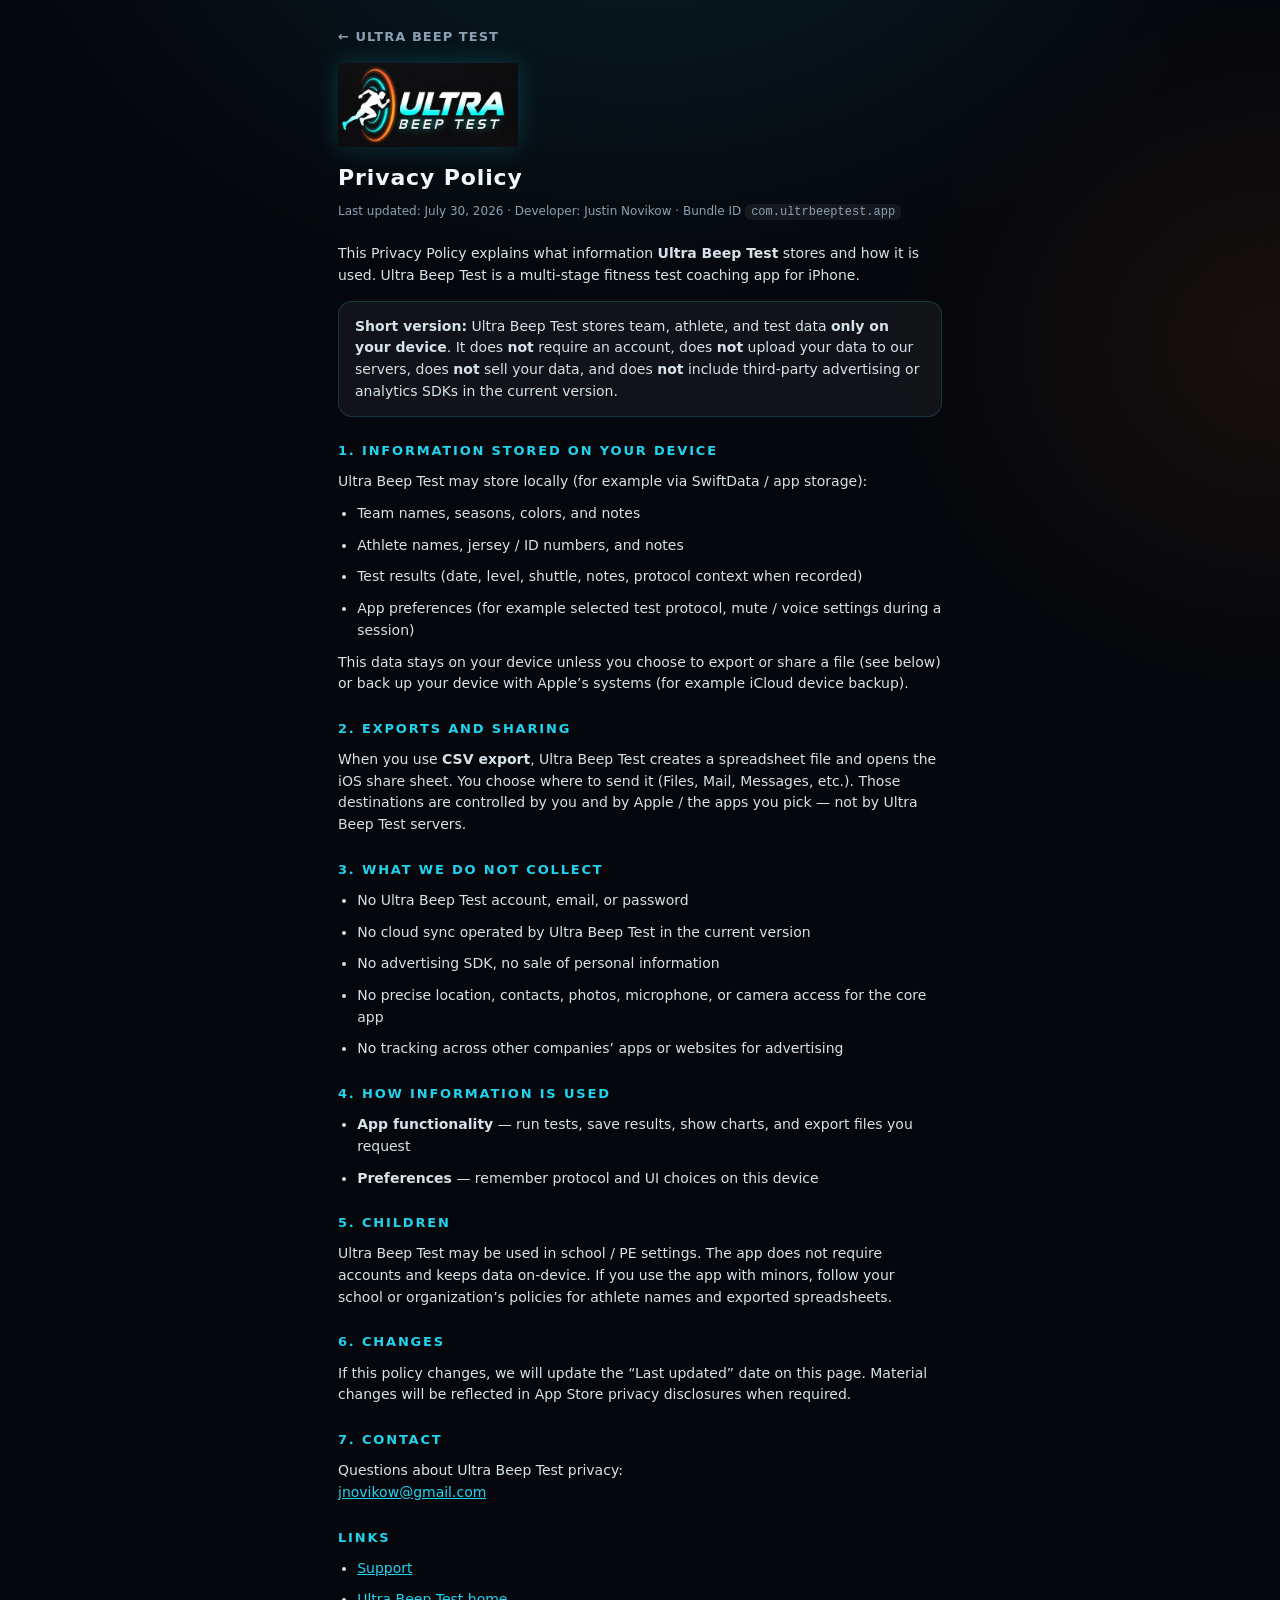
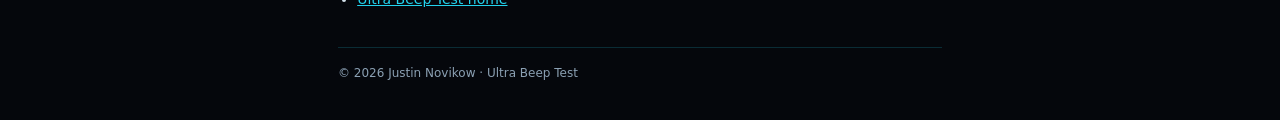
==== privacy.html @ 5203287b "Add files via upload" ====
<!DOCTYPE html>
<html lang="en">
<head>
  <meta charset="UTF-8" />
  <meta name="viewport" content="width=device-width, initial-scale=1, viewport-fit=cover" />
  <meta name="theme-color" content="#05070c" />
  <title>Ultra Beep Test — Privacy Policy</title>
  <meta name="description" content="Privacy policy for Ultra Beep Test (com.ultrbeeptest.app)." />
  <link rel="icon" href="icon.png" type="image/png" />
  <link rel="stylesheet" href="styles.css" />
</head>
<body>
  <a class="back" href="index.html">← Ultra Beep Test</a>
  <img class="logo logo-sm" src="logo.png" width="180" height="auto" alt="Ultra Beep Test" />
  <h1>Privacy Policy</h1>
  <p class="meta">Last updated: July 30, 2026 · Developer: Justin Novikow · Bundle ID <code>com.ultrbeeptest.app</code></p>

  <p>
    This Privacy Policy explains what information <strong>Ultra Beep Test</strong> stores and how it is used.
    Ultra Beep Test is a multi-stage fitness test coaching app for iPhone.
  </p>

  <div class="card">
    <p style="margin:0">
      <strong>Short version:</strong> Ultra Beep Test stores team, athlete, and test data
      <strong>only on your device</strong>. It does <strong>not</strong> require an account,
      does <strong>not</strong> upload your data to our servers, does <strong>not</strong> sell your data,
      and does <strong>not</strong> include third-party advertising or analytics SDKs in the current version.
    </p>
  </div>

  <h2>1. Information stored on your device</h2>
  <p>Ultra Beep Test may store locally (for example via SwiftData / app storage):</p>
  <ul>
    <li>Team names, seasons, colors, and notes</li>
    <li>Athlete names, jersey / ID numbers, and notes</li>
    <li>Test results (date, level, shuttle, notes, protocol context when recorded)</li>
    <li>App preferences (for example selected test protocol, mute / voice settings during a session)</li>
  </ul>
  <p>
    This data stays on your device unless you choose to export or share a file (see below)
    or back up your device with Apple’s systems (for example iCloud device backup).
  </p>

  <h2>2. Exports and sharing</h2>
  <p>
    When you use <strong>CSV export</strong>, Ultra Beep Test creates a spreadsheet file and opens the
    iOS share sheet. You choose where to send it (Files, Mail, Messages, etc.).
    Those destinations are controlled by you and by Apple / the apps you pick — not by Ultra Beep Test servers.
  </p>

  <h2>3. What we do not collect</h2>
  <ul>
    <li>No Ultra Beep Test account, email, or password</li>
    <li>No cloud sync operated by Ultra Beep Test in the current version</li>
    <li>No advertising SDK, no sale of personal information</li>
    <li>No precise location, contacts, photos, microphone, or camera access for the core app</li>
    <li>No tracking across other companies’ apps or websites for advertising</li>
  </ul>

  <h2>4. How information is used</h2>
  <ul>
    <li><strong>App functionality</strong> — run tests, save results, show charts, and export files you request</li>
    <li><strong>Preferences</strong> — remember protocol and UI choices on this device</li>
  </ul>

  <h2>5. Children</h2>
  <p>
    Ultra Beep Test may be used in school / PE settings. The app does not require accounts and keeps
    data on-device. If you use the app with minors, follow your school or organization’s policies for
    athlete names and exported spreadsheets.
  </p>

  <h2>6. Changes</h2>
  <p>
    If this policy changes, we will update the “Last updated” date on this page.
    Material changes will be reflected in App Store privacy disclosures when required.
  </p>

  <h2>7. Contact</h2>
  <p>
    Questions about Ultra Beep Test privacy:<br />
    <a href="mailto:jnovikow@gmail.com?subject=Ultra%20Beep%20Test%20Privacy">jnovikow@gmail.com</a>
  </p>

  <h2>Links</h2>
  <ul>
    <li><a href="support.html">Support</a></li>
    <li><a href="index.html">Ultra Beep Test home</a></li>
  </ul>

  <footer class="foot">
    <p>© 2026 Justin Novikow · Ultra Beep Test</p>
  </footer>
</body>
</html>
---- styles.css ----
:root {
  --bg: #05070c;
  --fg: #f2f7fb;
  --muted: #8ba0b3;
  --accent: #22d3ee;
  --orange: #f97316;
  --card: rgba(255, 255, 255, 0.05);
  --border: rgba(34, 211, 238, 0.18);
}

* {
  box-sizing: border-box;
  margin: 0;
  padding: 0;
}

body {
  font-family: "SF Pro Display", "Segoe UI", system-ui, -apple-system, sans-serif;
  background:
    radial-gradient(ellipse 90% 50% at 50% -10%, rgba(34, 211, 238, 0.12), transparent 55%),
    radial-gradient(ellipse 60% 40% at 100% 20%, rgba(249, 115, 22, 0.08), transparent 50%),
    var(--bg);
  color: var(--fg);
  line-height: 1.55;
  padding: 24px 18px calc(32px + env(safe-area-inset-bottom));
  max-width: 640px;
  margin: 0 auto;
  min-height: 100vh;
}

h1 {
  font-size: 22px;
  letter-spacing: 0.04em;
  margin-bottom: 6px;
}

h2 {
  font-size: 13px;
  letter-spacing: 0.14em;
  text-transform: uppercase;
  color: var(--accent);
  margin: 24px 0 10px;
}

h3 {
  font-size: 13px;
  color: var(--muted);
  margin: 14px 0 6px;
  font-weight: 600;
}

.meta {
  color: var(--muted);
  font-size: 12px;
  margin-bottom: 22px;
}

p,
li {
  font-size: 14px;
  color: #d5e2ec;
  margin-bottom: 10px;
}

ul {
  padding-left: 1.2em;
  margin-bottom: 10px;
}

a {
  color: var(--accent);
}

code {
  font-size: 12px;
  background: rgba(255, 255, 255, 0.06);
  padding: 1px 6px;
  border-radius: 6px;
}

.card {
  background: var(--card);
  border: 1px solid var(--border);
  border-radius: 14px;
  padding: 14px 16px;
  margin: 14px 0;
}

.back {
  display: inline-block;
  margin-bottom: 16px;
  font-size: 13px;
  font-weight: 700;
  letter-spacing: 0.08em;
  text-transform: uppercase;
  text-decoration: none;
  color: var(--muted);
}

.back:hover {
  color: var(--accent);
}

.hero {
  margin: 8px 0 24px;
  text-align: center;
}

.logo {
  display: block;
  margin: 0 auto 16px;
  max-width: min(320px, 88vw);
  height: auto;
  filter: drop-shadow(0 0 24px rgba(34, 211, 238, 0.25));
}

.logo-sm {
  max-width: 180px;
  margin: 0 0 14px;
  filter: drop-shadow(0 0 12px rgba(34, 211, 238, 0.2));
}

.eyebrow {
  font-size: 11px;
  font-weight: 700;
  letter-spacing: 0.16em;
  text-transform: uppercase;
  color: var(--orange);
  margin-bottom: 10px;
}

.lede {
  font-size: 15px;
  color: var(--muted);
  max-width: 34em;
  margin: 0 auto;
}

.visually-hidden {
  position: absolute;
  width: 1px;
  height: 1px;
  padding: 0;
  margin: -1px;
  overflow: hidden;
  clip: rect(0, 0, 0, 0);
  border: 0;
}

.cards {
  display: grid;
  gap: 12px;
  margin: 8px 0 8px;
}

.link-card {
  display: block;
  text-decoration: none;
  color: inherit;
  background: var(--card);
  border: 1px solid var(--border);
  border-radius: 16px;
  padding: 16px 18px;
  transition: border-color 0.15s ease, transform 0.15s ease;
}

.link-card:hover {
  border-color: rgba(34, 211, 238, 0.45);
  transform: translateY(-1px);
}

.card-kicker {
  display: block;
  font-size: 10px;
  font-weight: 700;
  letter-spacing: 0.12em;
  text-transform: uppercase;
  color: var(--orange);
  margin-bottom: 6px;
}

.link-card strong {
  display: block;
  font-size: 17px;
  color: var(--fg);
  margin-bottom: 4px;
}

.card-desc {
  display: block;
  font-size: 13px;
  color: var(--muted);
}

.features {
  display: grid;
  gap: 10px;
  margin-top: 8px;
}

.feature {
  display: grid;
  grid-template-columns: 72px 1fr;
  gap: 12px;
  align-items: center;
  background: var(--card);
  border: 1px solid var(--border);
  border-radius: 14px;
  padding: 10px 12px;
  overflow: hidden;
}

.feature img {
  width: 72px;
  height: 48px;
  object-fit: cover;
  border-radius: 8px;
  background: #000;
}

.feature strong {
  display: block;
  font-size: 14px;
  margin-bottom: 2px;
}

.feature span {
  font-size: 12px;
  color: var(--muted);
}

.shots {
  margin-top: 8px;
}

.shot-grid {
  display: grid;
  grid-template-columns: repeat(2, minmax(0, 1fr));
  gap: 10px;
}

.shot-grid img {
  width: 100%;
  height: auto;
  border-radius: 14px;
  border: 1px solid var(--border);
  background: #000;
  display: block;
}

.urls {
  font-size: 12px;
  color: var(--muted);
}

.urls code {
  word-break: break-all;
}

.foot {
  margin-top: 36px;
  padding-top: 16px;
  border-top: 1px solid var(--border);
  color: var(--muted);
  font-size: 12px;
}

.foot p {
  color: var(--muted);
  font-size: 12px;
  margin-bottom: 6px;
}

@media (min-width: 520px) {
  .shot-grid {
    grid-template-columns: repeat(3, minmax(0, 1fr));
  }
}
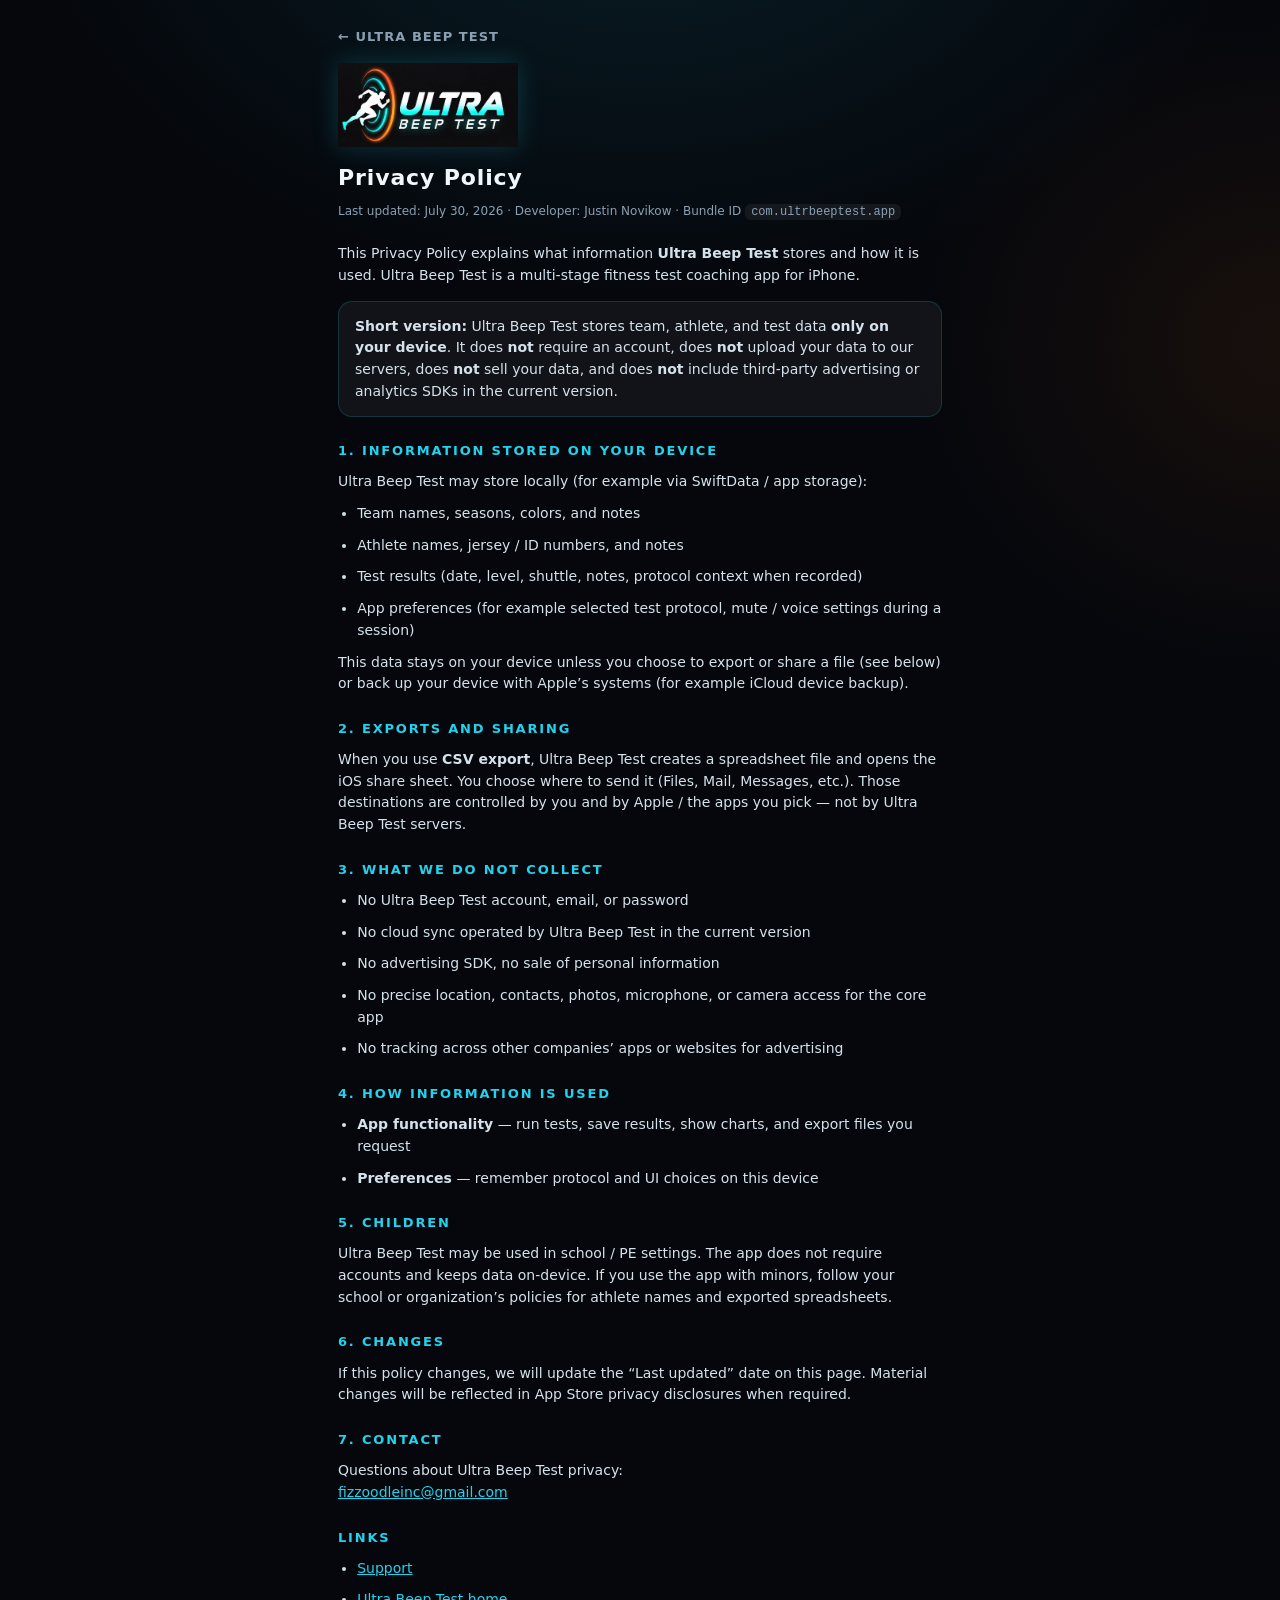
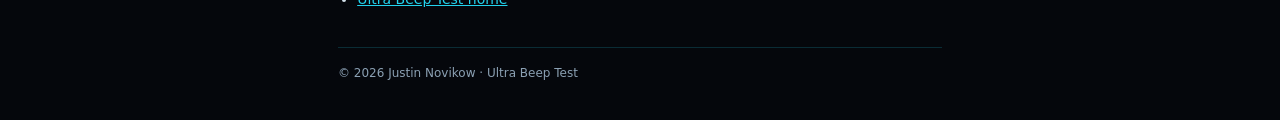
==== commit 4932c3a8: "Update privacy.html" ====
--- a/privacy.html
+++ b/privacy.html
@@ -80,7 +80,7 @@
   <h2>7. Contact</h2>
   <p>
     Questions about Ultra Beep Test privacy:<br />
-    <a href="mailto:jnovikow@gmail.com?subject=Ultra%20Beep%20Test%20Privacy">jnovikow@gmail.com</a>
+    <a href="mailto:fizzoodleinc@gmail.com?subject=Ultra%20Beep%20Test%20Privacy">fizzoodleinc@gmail.com</a>
   </p>
 
   <h2>Links</h2>
